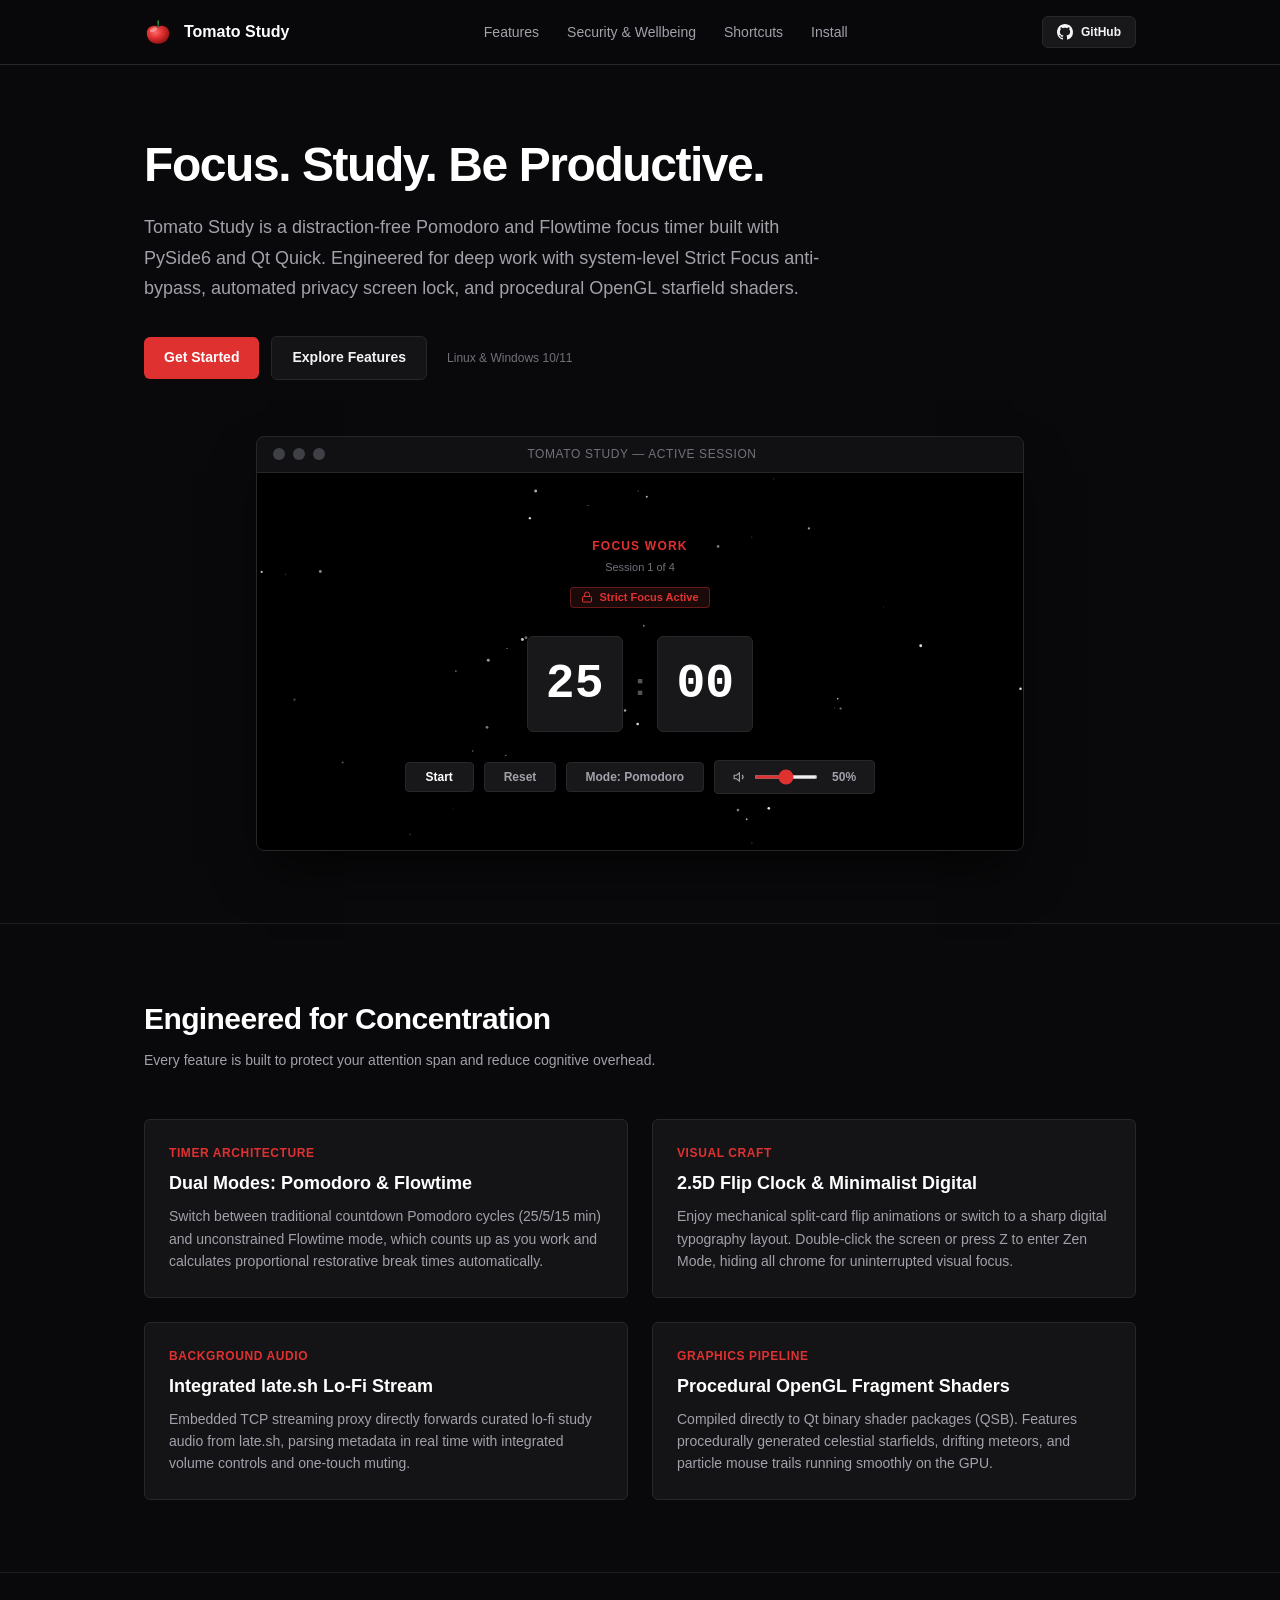
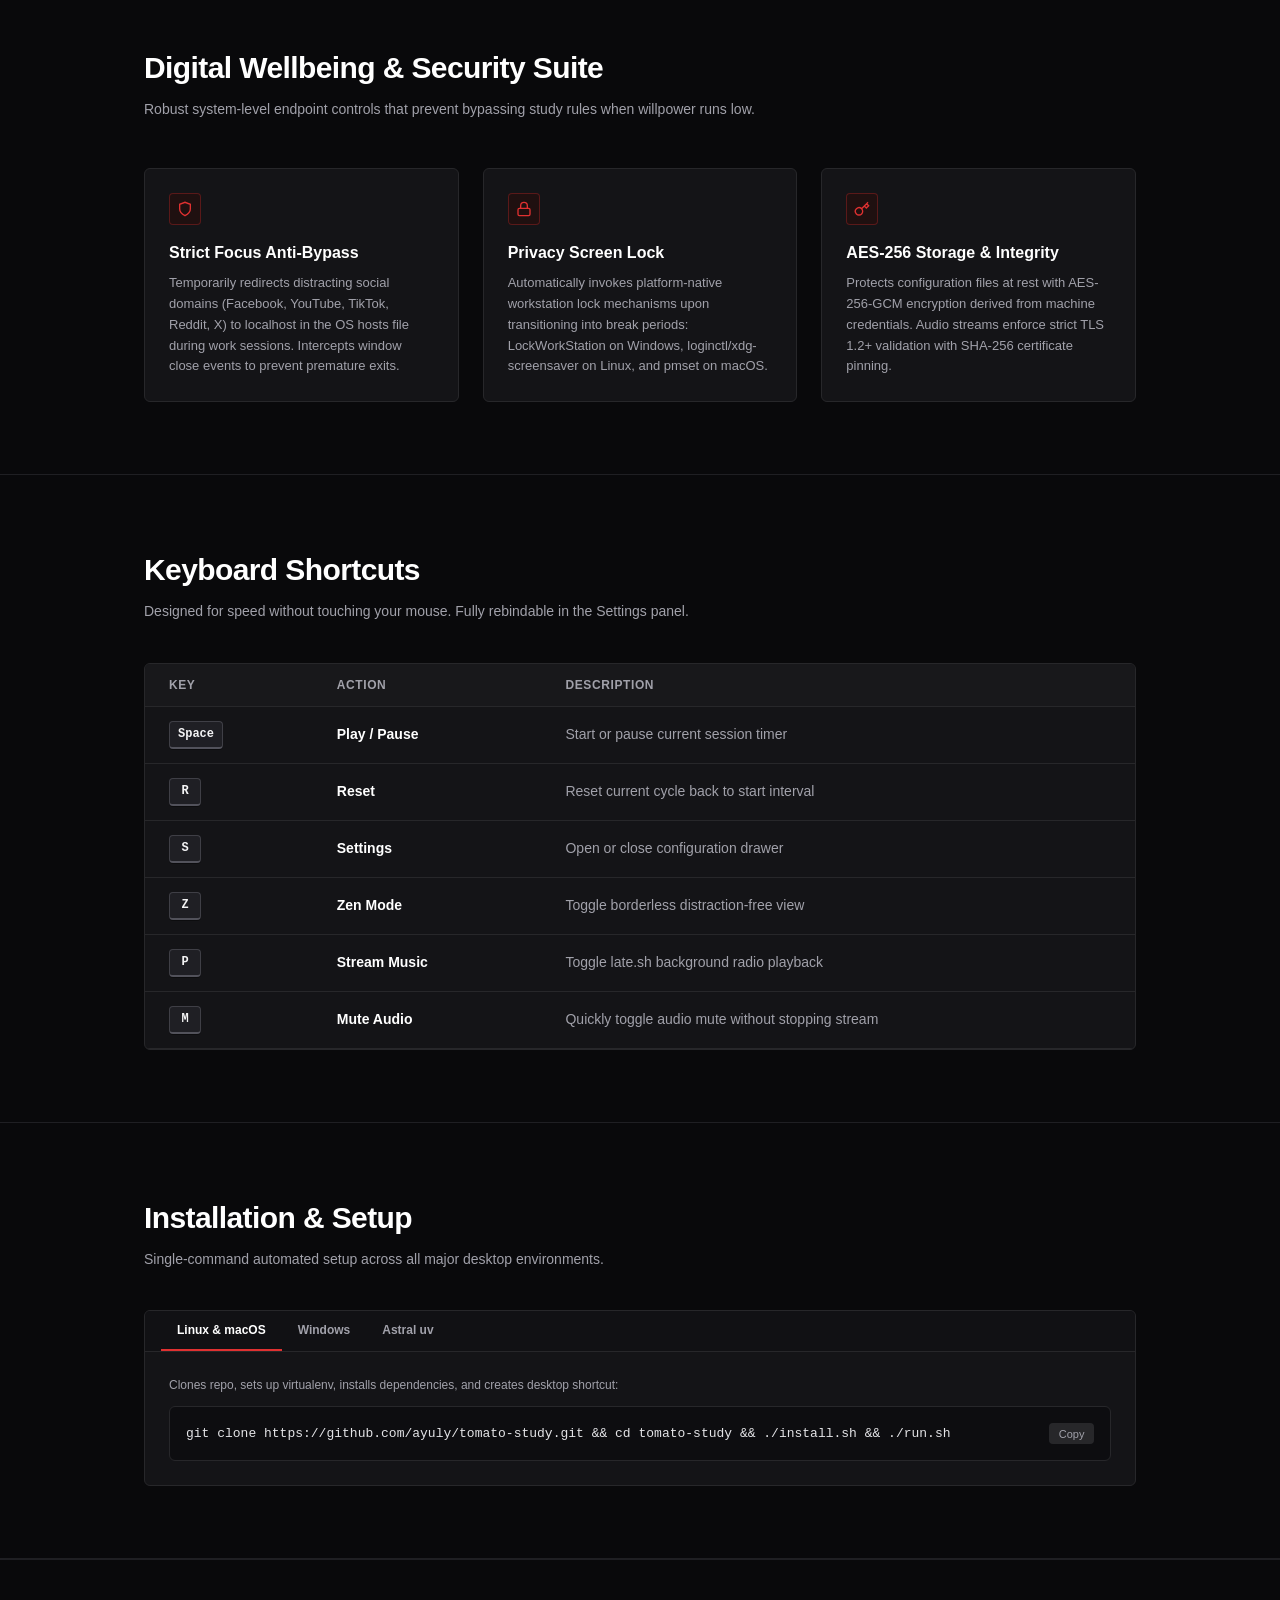
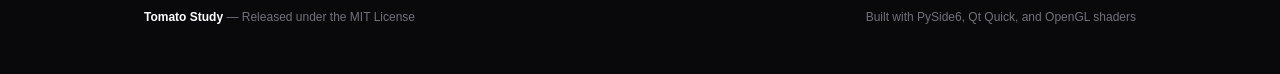
==== docs/index.html @ cb3306de "feat(docs): add static web overview with interactive app simulator - Add anti-slop static overview l" ====
<!DOCTYPE html>
<html lang="en">
<head>
  <meta charset="UTF-8">
  <meta name="viewport" content="width=device-width, initial-scale=1.0">
  <title>Tomato Study — Modern Pomodoro & Flowtime Focus Timer</title>
  <meta name="description" content="A focused, modern Pomodoro and Flowtime timer built with PySide6, Qt Quick, and OpenGL shaders. Features Strict Focus anti-bypass, privacy screen lock, and AES-256 encrypted storage.">
  <link rel="stylesheet" href="style.css">
</head>
<body>

  <!-- Global Header -->
  <header class="site-header">
    <div class="site-container header-row">
      <a href="#hero" class="brand-link">
        <svg xmlns="http://www.w3.org/2000/svg" viewBox="0 0 100 100" width="28" height="28" style="width:28px;height:28px;flex-shrink:0" aria-hidden="true">
          <defs>
            <radialGradient id="headerTomatoGrad" cx="38%" cy="35%" r="65%">
              <stop offset="0%" stop-color="#ff6b6b"/>
              <stop offset="50%" stop-color="#e03131"/>
              <stop offset="100%" stop-color="#991414"/>
            </radialGradient>
          </defs>
          <path d="M50,92 C22,92 10,74 10,54 C10,36 24,28 38,28 C44,28 48,31 50,33 C52,31 56,28 62,28 C76,28 90,36 90,54 C90,74 78,92 50,92 Z" fill="url(#headerTomatoGrad)"/>
          <ellipse cx="34" cy="42" rx="14" ry="7" transform="rotate(-25 34 42)" fill="#ffffff" opacity="0.35"/>
          <path d="M49,30 C49,18 45,10 52,7 C53,7 54,12 52,28 Z" fill="#2f9e44"/>
          <circle cx="50" cy="30" r="3.5" fill="#237032"/>
        </svg>
        <span>Tomato Study</span>
      </a>

      <nav class="nav-links" aria-label="Primary Navigation">
        <a href="#features">Features</a>
        <a href="#security">Security & Wellbeing</a>
        <a href="#shortcuts">Shortcuts</a>
        <a href="#install">Install</a>
      </nav>

      <div>
        <a href="https://github.com/ayuly/tomato-study" target="_blank" rel="noopener noreferrer" class="btn-github">
          <svg width="16" height="16" style="width:16px;height:16px;flex-shrink:0" viewBox="0 0 24 24" fill="currentColor" aria-hidden="true"><path d="M12 0C5.37 0 0 5.37 0 12c0 5.31 3.435 9.795 8.205 11.385.6.105.825-.255.825-.57 0-.285-.015-1.23-.015-2.235-3.015.555-3.795-.735-4.035-1.41-.135-.345-.72-1.41-1.23-1.695-.42-.225-1.02-.78-.015-.795.945-.015 1.62.87 1.845 1.23 1.08 1.815 2.805 1.305 3.495.99.105-.78.42-1.305.765-1.605-2.67-.3-5.46-1.335-5.46-5.925 0-1.305.465-2.385 1.23-3.225-.12-.3-.54-1.53.12-3.18 0 0 1.005-.315 3.3 1.23.96-.27 1.98-.405 3-.405s2.04.135 3 .405c2.295-1.56 3.3-1.23 3.3-1.23.66 1.65.24 2.88.12 3.18.765.84 1.23 1.905 1.23 3.225 0 4.605-2.805 5.625-5.475 5.925.435.375.81 1.095.81 2.22 0 1.605-.015 2.895-.015 3.3 0 .315.225.69.825.57A12.02 12.02 0 0024 12c0-6.63-5.37-12-12-12z"/></svg>
          <span>GitHub</span>
        </a>
      </div>
    </div>
  </header>

  <!-- Hero Section -->
  <section id="hero" class="section">
    <div class="site-container">
      <h1 class="hero-title">Focus. Study. Be Productive.</h1>
      <p class="hero-subtitle">
        Tomato Study is a distraction-free Pomodoro and Flowtime focus timer built with PySide6 and Qt Quick. Engineered for deep work with system-level Strict Focus anti-bypass, automated privacy screen lock, and procedural OpenGL starfield shaders.
      </p>

      <div class="hero-actions">
        <a href="#install" class="btn-primary">Get Started</a>
        <a href="#features" class="btn-secondary">Explore Features</a>
        <span style="font-size:0.75rem;color:var(--text-muted);margin-left:0.5rem">Linux & Windows 10/11</span>
      </div>

      <!-- Application Mockup Frame -->
      <div class="mockup-window">
        <div class="mockup-header">
          <div class="traffic-dots">
            <span class="traffic-dot"></span>
            <span class="traffic-dot"></span>
            <span class="traffic-dot"></span>
          </div>
          <span class="mockup-title">Tomato Study — Active Session</span>
          <div style="width:3rem"></div>
        </div>

        <div class="mockup-body">
          <canvas id="mockup-canvas"></canvas>

          <div class="mockup-content" id="mockup-interior">
            <div id="mockup-state-label" style="font-size:0.75rem;font-weight:700;letter-spacing:0.1em;text-transform:uppercase;color:var(--accent)">
              Focus Work
            </div>
            <div id="mockup-cycle-label" class="mockup-subtext" style="font-size:0.6875rem;font-weight:500;color:var(--text-muted);margin-top:0.25rem">
              Session 1 of 4
            </div>

            <button type="button" class="mockup-badge" id="mockup-strict-badge" title="Click to toggle Strict Focus">
              <svg width="12" height="12" style="width:12px;height:12px;flex-shrink:0" viewBox="0 0 24 24" fill="none" stroke="currentColor" stroke-width="2" stroke-linecap="round" stroke-linejoin="round" aria-hidden="true"><rect x="3" y="11" width="18" height="11" rx="2" ry="2"/><path d="M7 11V7a5 5 0 0 1 10 0v4"/></svg>
              <span>Strict Focus Active</span>
            </button>

            <div class="clock-digits">
              <div class="digit-box"><span id="clock-min">25</span></div>
              <div class="digit-separator">:</div>
              <div class="digit-box"><span id="clock-sec">00</span></div>
            </div>

            <div class="mockup-controls">
              <button type="button" class="mockup-btn" id="btn-play">Start</button>
              <button type="button" class="mockup-btn-muted" id="btn-reset">Reset</button>
              <button type="button" class="mockup-btn-muted" id="btn-mode">Mode: Pomodoro</button>

              <div class="mockup-btn-muted" style="display:flex;align-items:center;gap:0.4rem">
                <button type="button" id="mockup-vol-icon" style="background:transparent;border:none;color:inherit;cursor:pointer;display:flex;align-items:center;padding:0">
                  <svg width="14" height="14" style="width:14px;height:14px;flex-shrink:0" fill="none" stroke="currentColor" viewBox="0 0 24 24" stroke-width="2"><polygon points="11 5 6 9 2 9 2 15 6 15 11 19 11 5"/><path d="M15.54 8.46a5 5 0 0 1 0 7.07"/></svg>
                </button>
                <input type="range" id="mockup-vol-slider" min="0" max="100" value="50" class="mockup-slider" aria-label="Audio Stream Volume">
                <span id="mockup-vol-val" style="min-width:2rem;text-align:right">50%</span>
              </div>
            </div>
          </div>
        </div>
      </div>
    </div>
  </section>

  <!-- Core Features Section -->
  <section id="features" class="section">
    <div class="site-container">
      <div style="margin-bottom:3rem">
        <h2 class="section-title">Engineered for Concentration</h2>
        <p class="section-desc">Every feature is built to protect your attention span and reduce cognitive overhead.</p>
      </div>

      <div class="grid-2">
        <div class="card">
          <div class="card-tag">Timer Architecture</div>
          <h3 class="card-title">Dual Modes: Pomodoro & Flowtime</h3>
          <p class="card-text">
            Switch between traditional countdown Pomodoro cycles (25/5/15 min) and unconstrained Flowtime mode, which counts up as you work and calculates proportional restorative break times automatically.
          </p>
        </div>

        <div class="card">
          <div class="card-tag">Visual Craft</div>
          <h3 class="card-title">2.5D Flip Clock & Minimalist Digital</h3>
          <p class="card-text">
            Enjoy mechanical split-card flip animations or switch to a sharp digital typography layout. Double-click the screen or press Z to enter Zen Mode, hiding all chrome for uninterrupted visual focus.
          </p>
        </div>

        <div class="card">
          <div class="card-tag">Background Audio</div>
          <h3 class="card-title">Integrated late.sh Lo-Fi Stream</h3>
          <p class="card-text">
            Embedded TCP streaming proxy directly forwards curated lo-fi study audio from late.sh, parsing metadata in real time with integrated volume controls and one-touch muting.
          </p>
        </div>

        <div class="card">
          <div class="card-tag">Graphics Pipeline</div>
          <h3 class="card-title">Procedural OpenGL Fragment Shaders</h3>
          <p class="card-text">
            Compiled directly to Qt binary shader packages (QSB). Features procedurally generated celestial starfields, drifting meteors, and particle mouse trails running smoothly on the GPU.
          </p>
        </div>
      </div>
    </div>
  </section>

  <!-- Security & Digital Wellbeing Spotlight -->
  <section id="security" class="section">
    <div class="site-container">
      <div style="margin-bottom:3rem">
        <h2 class="section-title">Digital Wellbeing & Security Suite</h2>
        <p class="section-desc">Robust system-level endpoint controls that prevent bypassing study rules when willpower runs low.</p>
      </div>

      <div class="grid-3">
        <div class="card">
          <div style="width:2rem;height:2rem;border-radius:4px;background-color:#1f1010;border:1px solid rgba(224,49,49,0.3);display:flex;align-items:center;justify-content:center;color:var(--accent);margin-bottom:1rem">
            <svg width="16" height="16" style="width:16px;height:16px;flex-shrink:0" viewBox="0 0 24 24" fill="none" stroke="currentColor" stroke-width="2"><path d="M12 22s8-4 8-10V5l-8-3-8 3v7c0 6 8 10 8 10z"/></svg>
          </div>
          <h3 class="card-title" style="font-size:1rem">Strict Focus Anti-Bypass</h3>
          <p class="card-text" style="font-size:0.8125rem">
            Temporarily redirects distracting social domains (Facebook, YouTube, TikTok, Reddit, X) to localhost in the OS hosts file during work sessions. Intercepts window close events to prevent premature exits.
          </p>
        </div>

        <div class="card">
          <div style="width:2rem;height:2rem;border-radius:4px;background-color:#1f1010;border:1px solid rgba(224,49,49,0.3);display:flex;align-items:center;justify-content:center;color:var(--accent);margin-bottom:1rem">
            <svg width="16" height="16" style="width:16px;height:16px;flex-shrink:0" viewBox="0 0 24 24" fill="none" stroke="currentColor" stroke-width="2"><rect x="3" y="11" width="18" height="11" rx="2" ry="2"/><path d="M7 11V7a5 5 0 0 1 10 0v4"/></svg>
          </div>
          <h3 class="card-title" style="font-size:1rem">Privacy Screen Lock</h3>
          <p class="card-text" style="font-size:0.8125rem">
            Automatically invokes platform-native workstation lock mechanisms upon transitioning into break periods: LockWorkStation on Windows, loginctl/xdg-screensaver on Linux, and pmset on macOS.
          </p>
        </div>

        <div class="card">
          <div style="width:2rem;height:2rem;border-radius:4px;background-color:#1f1010;border:1px solid rgba(224,49,49,0.3);display:flex;align-items:center;justify-content:center;color:var(--accent);margin-bottom:1rem">
            <svg width="16" height="16" style="width:16px;height:16px;flex-shrink:0" viewBox="0 0 24 24" fill="none" stroke="currentColor" stroke-width="2"><path d="M21 2l-2 2m-7.61 7.61a5.5 5.5 0 1 1-7.778 7.778 5.5 5.5 0 0 1 7.777-7.777zm0 0L15.5 7.5m0 0l3 3L22 7l-3-3m-3.5 3.5L19 4"/></svg>
          </div>
          <h3 class="card-title" style="font-size:1rem">AES-256 Storage & Integrity</h3>
          <p class="card-text" style="font-size:0.8125rem">
            Protects configuration files at rest with AES-256-GCM encryption derived from machine credentials. Audio streams enforce strict TLS 1.2+ validation with SHA-256 certificate pinning.
          </p>
        </div>
      </div>
    </div>
  </section>

  <!-- Keyboard Shortcuts Section -->
  <section id="shortcuts" class="section">
    <div class="site-container">
      <div style="margin-bottom:2.5rem">
        <h2 class="section-title">Keyboard Shortcuts</h2>
        <p class="section-desc">Designed for speed without touching your mouse. Fully rebindable in the Settings panel.</p>
      </div>

      <div class="card" style="padding:0;overflow:hidden">
        <table class="table-shortcuts">
          <thead>
            <tr>
              <th>Key</th>
              <th>Action</th>
              <th>Description</th>
            </tr>
          </thead>
          <tbody>
            <tr>
              <td><span class="keycap">Space</span></td>
              <td style="font-weight:600;color:#ffffff">Play / Pause</td>
              <td style="color:var(--text-secondary)">Start or pause current session timer</td>
            </tr>
            <tr>
              <td><span class="keycap">R</span></td>
              <td style="font-weight:600;color:#ffffff">Reset</td>
              <td style="color:var(--text-secondary)">Reset current cycle back to start interval</td>
            </tr>
            <tr>
              <td><span class="keycap">S</span></td>
              <td style="font-weight:600;color:#ffffff">Settings</td>
              <td style="color:var(--text-secondary)">Open or close configuration drawer</td>
            </tr>
            <tr>
              <td><span class="keycap">Z</span></td>
              <td style="font-weight:600;color:#ffffff">Zen Mode</td>
              <td style="color:var(--text-secondary)">Toggle borderless distraction-free view</td>
            </tr>
            <tr>
              <td><span class="keycap">P</span></td>
              <td style="font-weight:600;color:#ffffff">Stream Music</td>
              <td style="color:var(--text-secondary)">Toggle late.sh background radio playback</td>
            </tr>
            <tr>
              <td><span class="keycap">M</span></td>
              <td style="font-weight:600;color:#ffffff">Mute Audio</td>
              <td style="color:var(--text-secondary)">Quickly toggle audio mute without stopping stream</td>
            </tr>
          </tbody>
        </table>
      </div>
    </div>
  </section>

  <!-- Installation & Setup Guide Section -->
  <section id="install" class="section">
    <div class="site-container">
      <div style="margin-bottom:2.5rem">
        <h2 class="section-title">Installation & Setup</h2>
        <p class="section-desc">Single-command automated setup across all major desktop environments.</p>
      </div>

      <div class="card" style="padding:0;overflow:hidden">
        <div class="tab-nav">
          <button type="button" class="tab-btn active" data-target="tab-linux">Linux & macOS</button>
          <button type="button" class="tab-btn" data-target="tab-windows">Windows</button>
          <button type="button" class="tab-btn" data-target="tab-uv">Astral uv</button>
        </div>

        <div>
          <div id="tab-linux" class="tab-content active">
            <p style="font-size:0.75rem;color:var(--text-secondary);margin-bottom:0.75rem">Clones repo, sets up virtualenv, installs dependencies, and creates desktop shortcut:</p>
            <div class="code-box">
              <code>git clone https://github.com/ayuly/tomato-study.git &amp;&amp; cd tomato-study &amp;&amp; ./install.sh &amp;&amp; ./run.sh</code>
              <button type="button" onclick="copySnippet(this)" class="btn-copy">Copy</button>
            </div>
          </div>

          <div id="tab-windows" class="tab-content">
            <p style="font-size:0.75rem;color:var(--text-secondary);margin-bottom:0.75rem">Run in PowerShell or CMD to configure environment and create desktop shortcut:</p>
            <div class="code-box">
              <code>git clone https://github.com/ayuly/tomato-study.git ; cd tomato-study ; .\install.bat ; .\run.bat</code>
              <button type="button" onclick="copySnippet(this)" class="btn-copy">Copy</button>
            </div>
          </div>

          <div id="tab-uv" class="tab-content">
            <p style="font-size:0.75rem;color:var(--text-secondary);margin-bottom:0.75rem">Run directly with Astral uv in one command without manual venv creation:</p>
            <div class="code-box">
              <code>uv run python src/main.py</code>
              <button type="button" onclick="copySnippet(this)" class="btn-copy">Copy</button>
            </div>
          </div>
        </div>
      </div>
    </div>
  </section>

  <!-- Global Footer -->
  <footer class="site-footer">
    <div class="site-container footer-row">
      <div>
        <strong style="color:#ffffff">Tomato Study</strong> — Released under the MIT License
      </div>
      <div>
        Built with PySide6, Qt Quick, and OpenGL shaders
      </div>
    </div>
  </footer>

  <!-- Interactive Simulator & Web Controller -->
  <script src="script.js"></script>
</body>
</html>
---- docs/style.css ----
/* ==========================================================================
   Tomato Study — Static Overview Stylesheet
   Self-contained, anti-slop CSS design system (works 100% offline).
   ========================================================================== */

:root {
  --bg: #09090b;
  --bg-card: #141417;
  --bg-raised: #1c1c21;
  --border: #27272a;
  --border-subtle: #1f1f23;
  --text-primary: #f4f4f5;
  --text-secondary: #a1a1aa;
  --text-muted: #71717a;
  --accent: #e03131;
  --accent-hover: #c92a2a;
}

*, *::before, *::after {
  box-sizing: border-box;
  margin: 0;
  padding: 0;
}

body {
  background-color: var(--bg);
  color: var(--text-primary);
  font-family: 'Inter', -apple-system, BlinkMacSystemFont, 'Segoe UI', Roboto, sans-serif;
  -webkit-font-smoothing: antialiased;
  -moz-osx-font-smoothing: grayscale;
  line-height: 1.5;
}

a {
  color: inherit;
  text-decoration: none;
}

/* Site Layout */
.site-container {
  max-width: 1040px;
  margin-left: auto;
  margin-right: auto;
  padding-left: 1.5rem;
  padding-right: 1.5rem;
}

/* Header & Navigation */
.site-header {
  border-bottom: 1px solid var(--border);
  background-color: rgba(9, 9, 11, 0.95);
  position: sticky;
  top: 0;
  z-index: 50;
  backdrop-filter: blur(8px);
}

.header-row {
  height: 4rem;
  display: flex;
  align-items: center;
  justify-content: space-between;
}

.brand-link {
  display: flex;
  align-items: center;
  gap: 0.75rem;
  font-weight: 700;
  font-size: 1rem;
  color: #ffffff;
}

.nav-links {
  display: flex;
  align-items: center;
  gap: 1.75rem;
  font-size: 0.875rem;
  font-weight: 500;
  color: var(--text-secondary);
}

.nav-links a:hover {
  color: #ffffff;
}

.btn-github {
  display: inline-flex;
  align-items: center;
  gap: 0.5rem;
  padding: 0.4rem 0.875rem;
  border-radius: 6px;
  font-size: 0.75rem;
  font-weight: 600;
  background-color: #18181b;
  border: 1px solid var(--border);
  color: #f4f4f5;
  transition: background-color 0.15s, border-color 0.15s;
}

.btn-github:hover {
  background-color: #27272a;
  border-color: #3f3f46;
}

/* Sections */
.section {
  padding-top: 4.5rem;
  padding-bottom: 4.5rem;
  border-bottom: 1px solid var(--border-subtle);
  scroll-margin-top: 4.5rem;
}

.section-title {
  font-size: 1.875rem;
  font-weight: 700;
  letter-spacing: -0.02em;
  color: #ffffff;
}

.section-desc {
  margin-top: 0.5rem;
  font-size: 0.875rem;
  color: var(--text-secondary);
  line-height: 1.6;
}

/* Hero */
.hero-title {
  font-size: 3rem;
  font-weight: 800;
  letter-spacing: -0.03em;
  line-height: 1.15;
  color: #ffffff;
}

.hero-subtitle {
  margin-top: 1.25rem;
  font-size: 1.125rem;
  color: var(--text-secondary);
  line-height: 1.7;
  max-width: 44rem;
}

.hero-actions {
  margin-top: 2rem;
  display: flex;
  flex-wrap: wrap;
  align-items: center;
  gap: 0.75rem;
}

.btn-primary {
  display: inline-flex;
  align-items: center;
  justify-content: center;
  padding: 0.65rem 1.25rem;
  border-radius: 6px;
  font-size: 0.875rem;
  font-weight: 600;
  color: #ffffff;
  background-color: var(--accent);
  transition: background-color 0.15s;
}

.btn-primary:hover {
  background-color: var(--accent-hover);
}

.btn-secondary {
  display: inline-flex;
  align-items: center;
  justify-content: center;
  padding: 0.65rem 1.25rem;
  border-radius: 6px;
  font-size: 0.875rem;
  font-weight: 600;
  color: #f4f4f5;
  background-color: var(--bg-card);
  border: 1px solid var(--border);
  transition: background-color 0.15s;
}

.btn-secondary:hover {
  background-color: var(--bg-raised);
}

/* Card Surfaces & Grids */
.grid-2 {
  display: grid;
  grid-template-columns: repeat(auto-fit, minmax(320px, 1fr));
  gap: 1.5rem;
}

.grid-3 {
  display: grid;
  grid-template-columns: repeat(auto-fit, minmax(280px, 1fr));
  gap: 1.5rem;
}

.card {
  background-color: var(--bg-card);
  border: 1px solid var(--border);
  border-radius: 6px;
  padding: 1.5rem;
}

.card-title {
  font-size: 1.125rem;
  font-weight: 600;
  color: #ffffff;
  margin-bottom: 0.5rem;
}

.card-tag {
  font-size: 0.75rem;
  font-weight: 600;
  letter-spacing: 0.05em;
  text-transform: uppercase;
  color: var(--accent);
  margin-bottom: 0.5rem;
}

.card-text {
  font-size: 0.875rem;
  color: var(--text-secondary);
  line-height: 1.6;
}

/* Desktop App Mockup */
.mockup-window {
  margin-top: 3.5rem;
  max-width: 48rem;
  margin-left: auto;
  margin-right: auto;
  background-color: var(--bg-raised);
  border: 1px solid var(--border);
  border-radius: 8px;
  overflow: hidden;
  box-shadow: 0 25px 50px -12px rgba(0, 0, 0, 0.7);
}

.mockup-header {
  height: 2.25rem;
  padding: 0 1rem;
  background-color: #111114;
  border-bottom: 1px solid var(--border);
  display: flex;
  align-items: center;
  justify-content: space-between;
}

.traffic-dots {
  display: flex;
  align-items: center;
  gap: 0.5rem;
}

.traffic-dot {
  width: 0.75rem;
  height: 0.75rem;
  border-radius: 9999px;
  background-color: #3f3f46;
}

.mockup-title {
  font-size: 0.75rem;
  font-weight: 500;
  color: var(--text-muted);
  letter-spacing: 0.05em;
  text-transform: uppercase;
}

.mockup-body {
  position: relative;
  padding: 3rem 1.5rem;
  background-color: #000000;
  display: flex;
  flex-direction: column;
  align-items: center;
  justify-content: center;
  overflow: hidden;
}

#mockup-canvas {
  position: absolute;
  top: 0;
  left: 0;
  width: 100%;
  height: 100%;
  pointer-events: none;
  z-index: 1;
}

.mockup-content {
  position: relative;
  z-index: 2;
  display: flex;
  flex-direction: column;
  align-items: center;
  justify-content: center;
  width: 100%;
  padding-top: 1rem;
  padding-bottom: 0.5rem;
  transition: opacity 0.2s ease;
}

.zen-active .mockup-controls,
.zen-active .mockup-badge,
.zen-active .mockup-subtext {
  opacity: 0.15;
  transition: opacity 0.2s ease;
}

.mockup-badge {
  display: inline-flex;
  align-items: center;
  gap: 0.375rem;
  padding: 0.2rem 0.65rem;
  border-radius: 4px;
  border: 1px solid rgba(224, 49, 49, 0.4);
  background-color: #1a0a0a;
  color: var(--accent);
  font-size: 0.6875rem;
  font-weight: 600;
  margin-top: 0.75rem;
  cursor: pointer;
  user-select: none;
  transition: background-color 0.15s, border-color 0.15s;
}

.mockup-badge:hover {
  background-color: #260e0e;
  border-color: var(--accent);
}

.clock-digits {
  display: flex;
  align-items: center;
  gap: 0.75rem;
  margin: 1.75rem 0;
}

.digit-box {
  width: 6rem;
  height: 6rem;
  border-radius: 6px;
  background-color: #18181b;
  border: 1px solid var(--border);
  display: flex;
  align-items: center;
  justify-content: center;
  font-family: 'JetBrains Mono', monospace;
  font-size: 3rem;
  font-weight: 700;
  color: #ffffff;
  user-select: none;
}

.digit-separator {
  font-size: 2rem;
  font-weight: 700;
  color: #52525b;
  user-select: none;
}

.mockup-controls {
  display: flex;
  flex-wrap: wrap;
  align-items: center;
  justify-content: center;
  gap: 0.65rem;
}

.mockup-btn {
  padding: 0.45rem 1.25rem;
  border-radius: 4px;
  font-size: 0.75rem;
  font-weight: 700;
  background-color: #18181b;
  border: 1px solid var(--border);
  color: #ffffff;
  cursor: pointer;
  transition: all 0.15s ease;
  user-select: none;
}

.mockup-btn:hover {
  background-color: #27272a;
  border-color: #3f3f46;
}

.mockup-btn.active-running {
  background-color: #220b0b;
  border-color: var(--accent);
  color: #ff9999;
}

.mockup-btn-muted {
  padding: 0.45rem 1.15rem;
  border-radius: 4px;
  font-size: 0.75rem;
  font-weight: 700;
  background-color: #18181b;
  border: 1px solid var(--border);
  color: var(--text-secondary);
  cursor: pointer;
  transition: all 0.15s ease;
  user-select: none;
}

.mockup-btn-muted:hover {
  background-color: #27272a;
  color: #ffffff;
  border-color: #3f3f46;
}

.mockup-slider {
  accent-color: var(--accent);
  cursor: pointer;
  width: 4rem;
  height: 0.25rem;
}

.mockup-icon-btn {
  width: 2rem;
  height: 2rem;
  border-radius: 4px;
  background-color: #18181b;
  border: 1px solid var(--border);
  display: flex;
  align-items: center;
  justify-content: center;
  color: var(--text-secondary);
  cursor: pointer;
  transition: all 0.15s ease;
}

.mockup-icon-btn:hover {
  background-color: #27272a;
  color: #ffffff;
  border-color: #3f3f46;
}

/* Keyboard Keycaps */
.keycap {
  display: inline-flex;
  align-items: center;
  justify-content: center;
  min-width: 2rem;
  height: 1.75rem;
  padding: 0 0.5rem;
  font-family: 'JetBrains Mono', monospace;
  font-size: 0.75rem;
  font-weight: 600;
  color: var(--text-primary);
  background-color: #1f1f24;
  border: 1px solid #3f3f46;
  border-bottom: 2px solid #52525b;
  border-radius: 4px;
  box-shadow: 0 1px 0 rgba(0, 0, 0, 0.4);
}

.table-shortcuts {
  width: 100%;
  border-collapse: collapse;
  font-size: 0.875rem;
  text-align: left;
}

.table-shortcuts th {
  padding: 0.75rem 1.5rem;
  background-color: #18181b;
  font-size: 0.75rem;
  font-weight: 600;
  color: var(--text-secondary);
  text-transform: uppercase;
  letter-spacing: 0.05em;
  border-bottom: 1px solid var(--border);
}

.table-shortcuts td {
  padding: 0.875rem 1.5rem;
  border-bottom: 1px solid var(--border);
}

/* Code box & Tabs */
.tab-nav {
  display: flex;
  align-items: center;
  background-color: #111114;
  border-bottom: 1px solid var(--border);
  padding: 0 1rem;
}

.tab-btn {
  background: transparent;
  border: none;
  border-bottom: 2px solid transparent;
  color: var(--text-secondary);
  padding: 0.75rem 1rem;
  font-size: 0.75rem;
  font-weight: 600;
  cursor: pointer;
  transition: color 0.15s, border-color 0.15s;
}

.tab-btn.active {
  color: #ffffff;
  border-bottom-color: var(--accent);
}

.tab-content {
  display: none;
  padding: 1.5rem;
}

.tab-content.active {
  display: block;
}

.code-box {
  background-color: #0d0d10;
  border: 1px solid var(--border);
  border-radius: 6px;
  padding: 1rem;
  font-family: 'JetBrains Mono', monospace;
  font-size: 0.8125rem;
  color: #e4e4e7;
  display: flex;
  align-items: center;
  justify-content: space-between;
  gap: 1rem;
}

.btn-copy {
  padding: 0.3rem 0.6rem;
  font-size: 0.6875rem;
  border-radius: 4px;
  background-color: #27272a;
  border: none;
  color: var(--text-secondary);
  cursor: pointer;
  transition: background-color 0.15s, color 0.15s;
  flex-shrink: 0;
}

.btn-copy:hover {
  background-color: #3f3f46;
  color: #ffffff;
}

/* Footer */
.site-footer {
  padding: 3rem 0;
  background-color: var(--bg);
  border-top: 1px solid var(--border-subtle);
  font-size: 0.75rem;
  color: var(--text-muted);
}

.footer-row {
  display: flex;
  flex-wrap: wrap;
  align-items: center;
  justify-content: space-between;
  gap: 1rem;
}

@media (max-width: 768px) {
  .nav-links {
    display: none;
  }
  .hero-title {
    font-size: 2.25rem;
  }
}
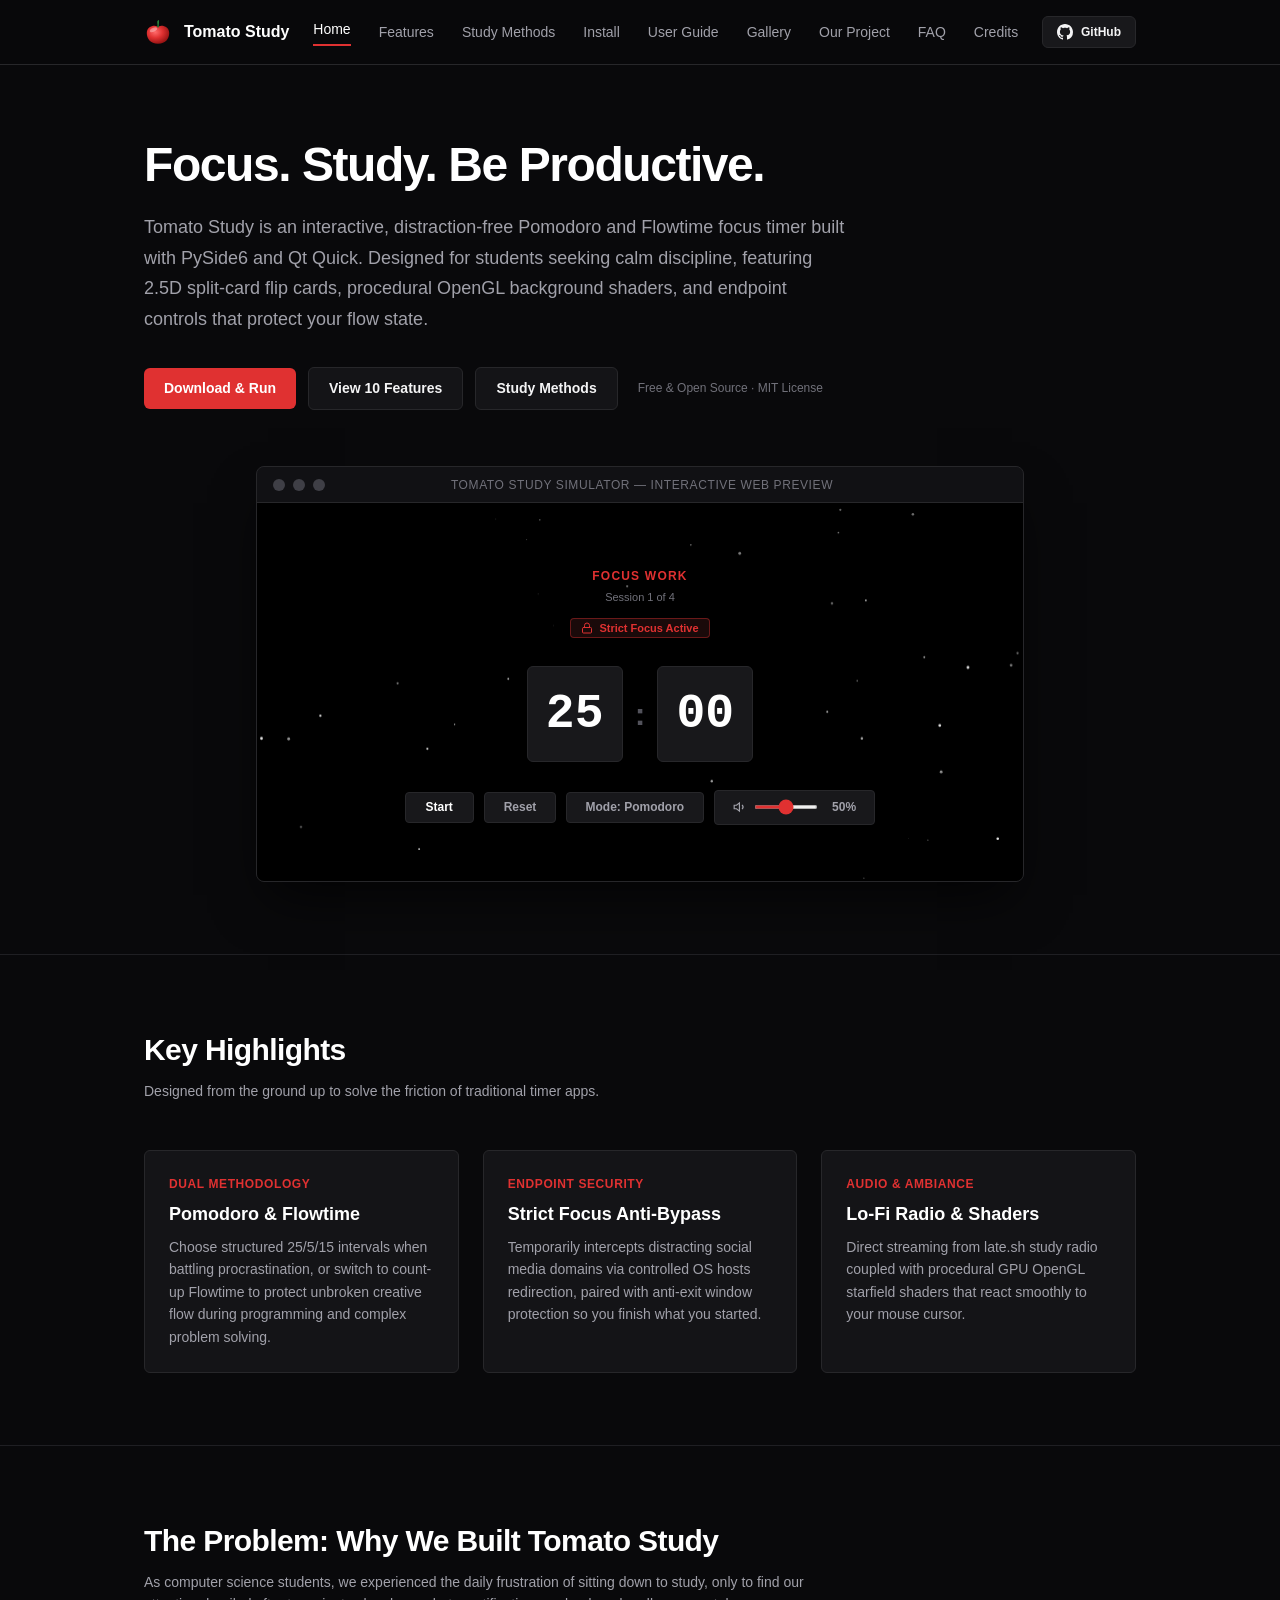
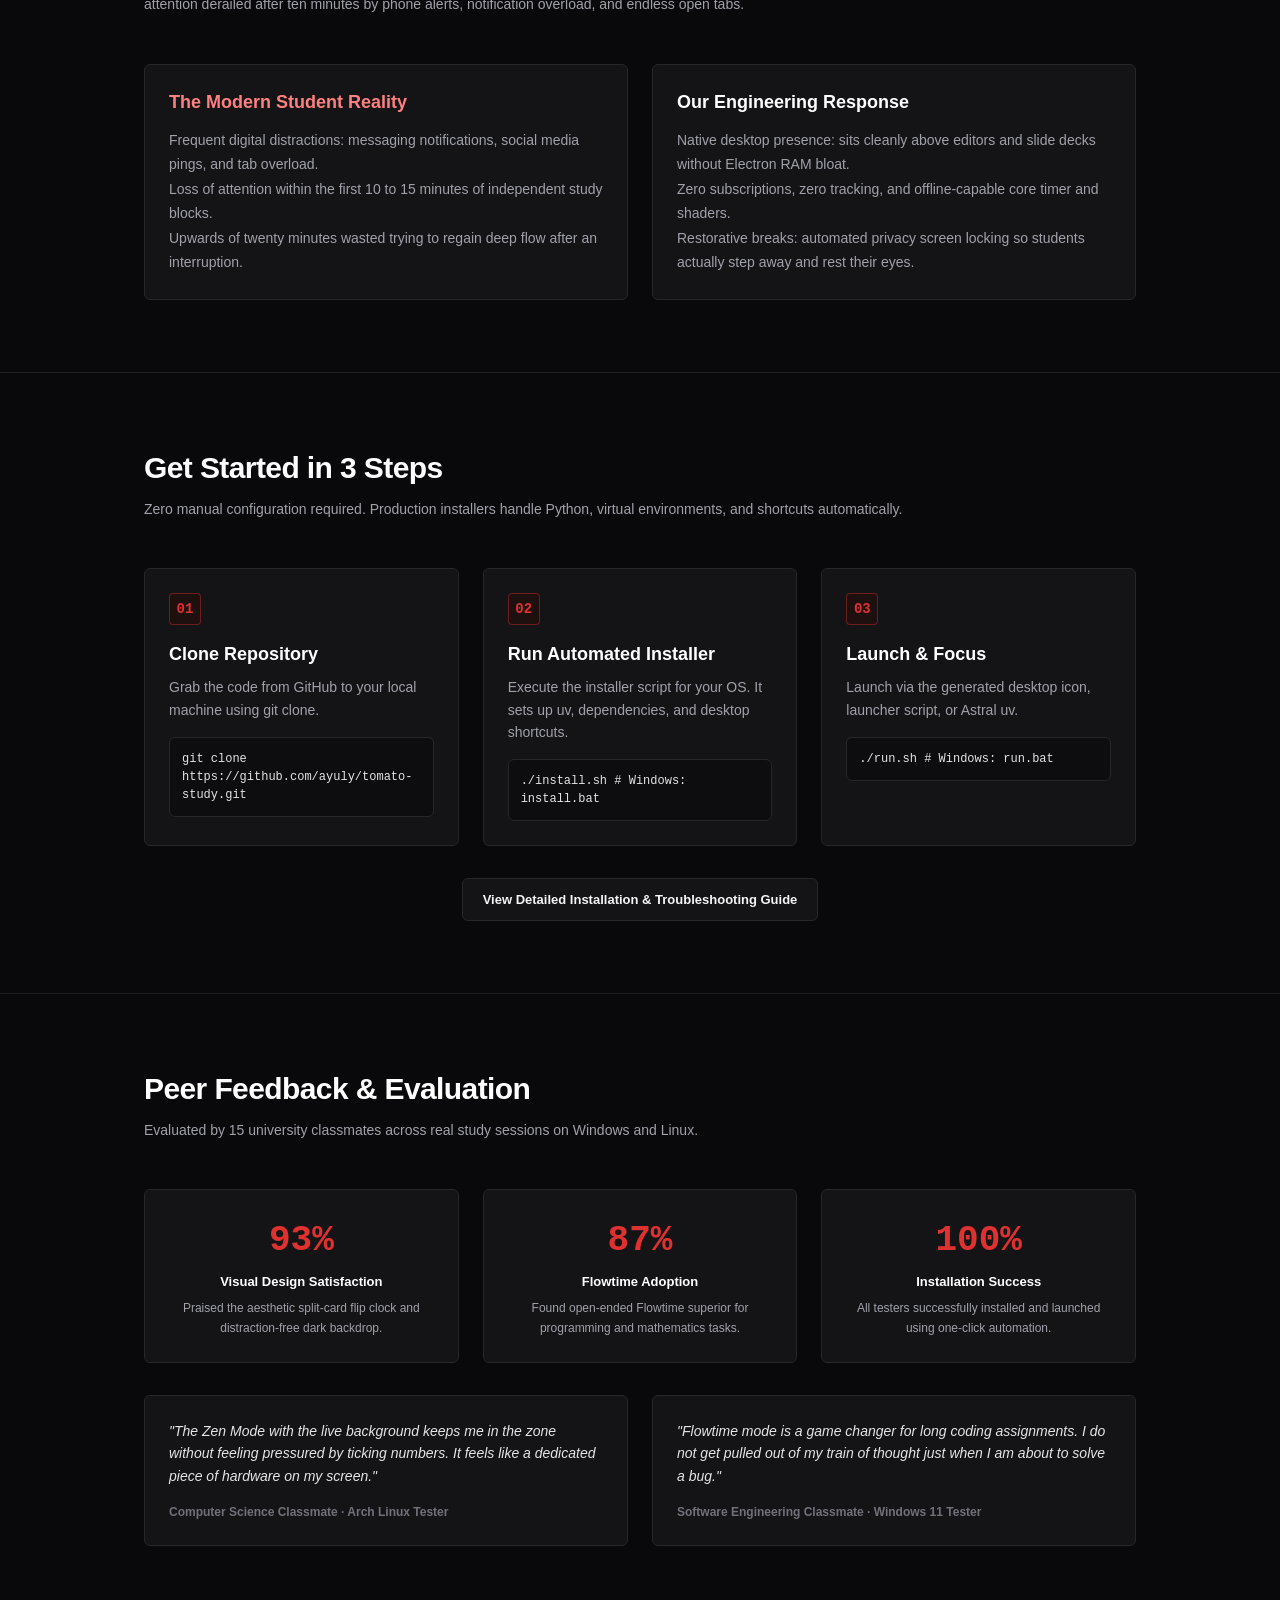
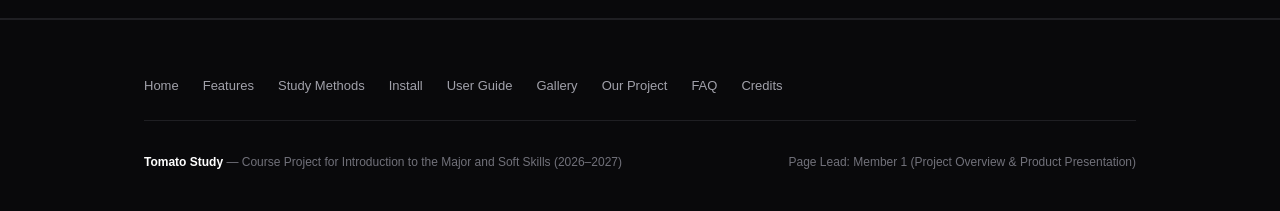
==== commit 3d6c2a6b: "feat(docs): add 9-page website suite covering features, methods, and project defense - Add Home page" ====
--- a/docs/index.html
+++ b/docs/index.html
@@ -3,16 +3,16 @@
 <head>
   <meta charset="UTF-8">
   <meta name="viewport" content="width=device-width, initial-scale=1.0">
-  <title>Tomato Study — Modern Pomodoro & Flowtime Focus Timer</title>
-  <meta name="description" content="A focused, modern Pomodoro and Flowtime timer built with PySide6, Qt Quick, and OpenGL shaders. Features Strict Focus anti-bypass, privacy screen lock, and AES-256 encrypted storage.">
+  <title>Tomato Study — Home | Modern Focus & Study Timer</title>
+  <meta name="description" content="Official website for Tomato Study: modern Pomodoro and Flowtime focus timer with interactive flip clock, system-level Strict Focus anti-bypass, and procedural OpenGL shaders.">
   <link rel="stylesheet" href="style.css">
 </head>
 <body>
 
-  <!-- Global Header -->
+  <!-- Global Header & Multi-Page Navigation -->
   <header class="site-header">
     <div class="site-container header-row">
-      <a href="#hero" class="brand-link">
+      <a href="index.html" class="brand-link">
         <svg xmlns="http://www.w3.org/2000/svg" viewBox="0 0 100 100" width="28" height="28" style="width:28px;height:28px;flex-shrink:0" aria-hidden="true">
           <defs>
             <radialGradient id="headerTomatoGrad" cx="38%" cy="35%" r="65%">
@@ -30,10 +30,15 @@
       </a>
 
       <nav class="nav-links" aria-label="Primary Navigation">
-        <a href="#features">Features</a>
-        <a href="#security">Security & Wellbeing</a>
-        <a href="#shortcuts">Shortcuts</a>
-        <a href="#install">Install</a>
+        <a href="index.html" class="active">Home</a>
+        <a href="features.html">Features</a>
+        <a href="methods.html">Study Methods</a>
+        <a href="install.html">Install</a>
+        <a href="guide.html">User Guide</a>
+        <a href="gallery.html">Gallery</a>
+        <a href="about.html">Our Project</a>
+        <a href="faq.html">FAQ</a>
+        <a href="credits.html">Credits</a>
       </nav>
 
       <div>
@@ -45,21 +50,24 @@
     </div>
   </header>
 
-  <!-- Hero Section -->
+  <!-- Hero Section with Interactive Flip Clock Simulator -->
   <section id="hero" class="section">
     <div class="site-container">
-      <h1 class="hero-title">Focus. Study. Be Productive.</h1>
-      <p class="hero-subtitle">
-        Tomato Study is a distraction-free Pomodoro and Flowtime focus timer built with PySide6 and Qt Quick. Engineered for deep work with system-level Strict Focus anti-bypass, automated privacy screen lock, and procedural OpenGL starfield shaders.
-      </p>
-
-      <div class="hero-actions">
-        <a href="#install" class="btn-primary">Get Started</a>
-        <a href="#features" class="btn-secondary">Explore Features</a>
-        <span style="font-size:0.75rem;color:var(--text-muted);margin-left:0.5rem">Linux & Windows 10/11</span>
-      </div>
-
-      <!-- Application Mockup Frame -->
+      <div style="max-width:44rem">
+        <h1 class="hero-title">Focus. Study. Be Productive.</h1>
+        <p class="hero-subtitle">
+          Tomato Study is an interactive, distraction-free Pomodoro and Flowtime focus timer built with PySide6 and Qt Quick. Designed for students seeking calm discipline, featuring 2.5D split-card flip cards, procedural OpenGL background shaders, and endpoint controls that protect your flow state.
+        </p>
+
+        <div class="hero-actions">
+          <a href="install.html" class="btn-primary">Download & Run</a>
+          <a href="features.html" class="btn-secondary">View 10 Features</a>
+          <a href="methods.html" class="btn-secondary">Study Methods</a>
+          <span style="font-size:0.75rem;color:var(--text-muted);margin-left:0.5rem">Free & Open Source · MIT License</span>
+        </div>
+      </div>
+
+      <!-- Live Interactive Desktop App Mockup -->
       <div class="mockup-window">
         <div class="mockup-header">
           <div class="traffic-dots">
@@ -67,7 +75,7 @@
             <span class="traffic-dot"></span>
             <span class="traffic-dot"></span>
           </div>
-          <span class="mockup-title">Tomato Study — Active Session</span>
+          <span class="mockup-title">Tomato Study Simulator — Interactive Web Preview</span>
           <div style="width:3rem"></div>
         </div>
 
@@ -99,7 +107,7 @@
               <button type="button" class="mockup-btn-muted" id="btn-mode">Mode: Pomodoro</button>
 
               <div class="mockup-btn-muted" style="display:flex;align-items:center;gap:0.4rem">
-                <button type="button" id="mockup-vol-icon" style="background:transparent;border:none;color:inherit;cursor:pointer;display:flex;align-items:center;padding:0">
+                <button type="button" id="mockup-vol-icon" style="background:transparent;border:none;color:inherit;cursor:pointer;display:flex;align-items:center;padding:0" aria-label="Toggle Mute">
                   <svg width="14" height="14" style="width:14px;height:14px;flex-shrink:0" fill="none" stroke="currentColor" viewBox="0 0 24 24" stroke-width="2"><polygon points="11 5 6 9 2 9 2 15 6 15 11 19 11 5"/><path d="M15.54 8.46a5 5 0 0 1 0 7.07"/></svg>
                 </button>
                 <input type="range" id="mockup-vol-slider" min="0" max="100" value="50" class="mockup-slider" aria-label="Audio Stream Volume">
@@ -112,203 +120,197 @@
     </div>
   </section>
 
-  <!-- Core Features Section -->
-  <section id="features" class="section">
+  <!-- Product Highlights Section -->
+  <section class="section">
     <div class="site-container">
       <div style="margin-bottom:3rem">
-        <h2 class="section-title">Engineered for Concentration</h2>
-        <p class="section-desc">Every feature is built to protect your attention span and reduce cognitive overhead.</p>
+        <h2 class="section-title">Key Highlights</h2>
+        <p class="section-desc">Designed from the ground up to solve the friction of traditional timer apps.</p>
+      </div>
+
+      <div class="grid-3">
+        <div class="card">
+          <div class="card-tag">Dual Methodology</div>
+          <h3 class="card-title">Pomodoro & Flowtime</h3>
+          <p class="card-text">
+            Choose structured 25/5/15 intervals when battling procrastination, or switch to count-up Flowtime to protect unbroken creative flow during programming and complex problem solving.
+          </p>
+        </div>
+
+        <div class="card">
+          <div class="card-tag">Endpoint Security</div>
+          <h3 class="card-title">Strict Focus Anti-Bypass</h3>
+          <p class="card-text">
+            Temporarily intercepts distracting social media domains via controlled OS hosts redirection, paired with anti-exit window protection so you finish what you started.
+          </p>
+        </div>
+
+        <div class="card">
+          <div class="card-tag">Audio & Ambiance</div>
+          <h3 class="card-title">Lo-Fi Radio & Shaders</h3>
+          <p class="card-text">
+            Direct streaming from late.sh study radio coupled with procedural GPU OpenGL starfield shaders that react smoothly to your mouse cursor.
+          </p>
+        </div>
+      </div>
+    </div>
+  </section>
+
+  <!-- Why We Built This (Motivation) -->
+  <section class="section">
+    <div class="site-container">
+      <div style="max-width:44rem;margin-bottom:3rem">
+        <h2 class="section-title">The Problem: Why We Built Tomato Study</h2>
+        <p class="section-desc">
+          As computer science students, we experienced the daily frustration of sitting down to study, only to find our attention derailed after ten minutes by phone alerts, notification overload, and endless open tabs.
+        </p>
       </div>
 
       <div class="grid-2">
         <div class="card">
-          <div class="card-tag">Timer Architecture</div>
-          <h3 class="card-title">Dual Modes: Pomodoro & Flowtime</h3>
-          <p class="card-text">
-            Switch between traditional countdown Pomodoro cycles (25/5/15 min) and unconstrained Flowtime mode, which counts up as you work and calculates proportional restorative break times automatically.
-          </p>
-        </div>
-
-        <div class="card">
-          <div class="card-tag">Visual Craft</div>
-          <h3 class="card-title">2.5D Flip Clock & Minimalist Digital</h3>
-          <p class="card-text">
-            Enjoy mechanical split-card flip animations or switch to a sharp digital typography layout. Double-click the screen or press Z to enter Zen Mode, hiding all chrome for uninterrupted visual focus.
-          </p>
-        </div>
-
-        <div class="card">
-          <div class="card-tag">Background Audio</div>
-          <h3 class="card-title">Integrated late.sh Lo-Fi Stream</h3>
-          <p class="card-text">
-            Embedded TCP streaming proxy directly forwards curated lo-fi study audio from late.sh, parsing metadata in real time with integrated volume controls and one-touch muting.
-          </p>
-        </div>
-
-        <div class="card">
-          <div class="card-tag">Graphics Pipeline</div>
-          <h3 class="card-title">Procedural OpenGL Fragment Shaders</h3>
-          <p class="card-text">
-            Compiled directly to Qt binary shader packages (QSB). Features procedurally generated celestial starfields, drifting meteors, and particle mouse trails running smoothly on the GPU.
-          </p>
-        </div>
-      </div>
-    </div>
-  </section>
-
-  <!-- Security & Digital Wellbeing Spotlight -->
-  <section id="security" class="section">
+          <h3 class="card-title" style="color:#ff8080">The Modern Student Reality</h3>
+          <ul style="list-style:none;margin-top:0.75rem;font-size:0.875rem;color:var(--text-secondary);line-height:1.75">
+            <li>Frequent digital distractions: messaging notifications, social media pings, and tab overload.</li>
+            <li>Loss of attention within the first 10 to 15 minutes of independent study blocks.</li>
+            <li>Upwards of twenty minutes wasted trying to regain deep flow after an interruption.</li>
+          </ul>
+        </div>
+
+        <div class="card">
+          <h3 class="card-title" style="color:#ffffff">Our Engineering Response</h3>
+          <ul style="list-style:none;margin-top:0.75rem;font-size:0.875rem;color:var(--text-secondary);line-height:1.75">
+            <li>Native desktop presence: sits cleanly above editors and slide decks without Electron RAM bloat.</li>
+            <li>Zero subscriptions, zero tracking, and offline-capable core timer and shaders.</li>
+            <li>Restorative breaks: automated privacy screen locking so students actually step away and rest their eyes.</li>
+          </ul>
+        </div>
+      </div>
+    </div>
+  </section>
+
+  <!-- 3-Step Execution Guide -->
+  <section class="section">
     <div class="site-container">
       <div style="margin-bottom:3rem">
-        <h2 class="section-title">Digital Wellbeing & Security Suite</h2>
-        <p class="section-desc">Robust system-level endpoint controls that prevent bypassing study rules when willpower runs low.</p>
+        <h2 class="section-title">Get Started in 3 Steps</h2>
+        <p class="section-desc">Zero manual configuration required. Production installers handle Python, virtual environments, and shortcuts automatically.</p>
       </div>
 
       <div class="grid-3">
-        <div class="card">
-          <div style="width:2rem;height:2rem;border-radius:4px;background-color:#1f1010;border:1px solid rgba(224,49,49,0.3);display:flex;align-items:center;justify-content:center;color:var(--accent);margin-bottom:1rem">
-            <svg width="16" height="16" style="width:16px;height:16px;flex-shrink:0" viewBox="0 0 24 24" fill="none" stroke="currentColor" stroke-width="2"><path d="M12 22s8-4 8-10V5l-8-3-8 3v7c0 6 8 10 8 10z"/></svg>
-          </div>
-          <h3 class="card-title" style="font-size:1rem">Strict Focus Anti-Bypass</h3>
-          <p class="card-text" style="font-size:0.8125rem">
-            Temporarily redirects distracting social domains (Facebook, YouTube, TikTok, Reddit, X) to localhost in the OS hosts file during work sessions. Intercepts window close events to prevent premature exits.
-          </p>
-        </div>
-
-        <div class="card">
-          <div style="width:2rem;height:2rem;border-radius:4px;background-color:#1f1010;border:1px solid rgba(224,49,49,0.3);display:flex;align-items:center;justify-content:center;color:var(--accent);margin-bottom:1rem">
-            <svg width="16" height="16" style="width:16px;height:16px;flex-shrink:0" viewBox="0 0 24 24" fill="none" stroke="currentColor" stroke-width="2"><rect x="3" y="11" width="18" height="11" rx="2" ry="2"/><path d="M7 11V7a5 5 0 0 1 10 0v4"/></svg>
-          </div>
-          <h3 class="card-title" style="font-size:1rem">Privacy Screen Lock</h3>
-          <p class="card-text" style="font-size:0.8125rem">
-            Automatically invokes platform-native workstation lock mechanisms upon transitioning into break periods: LockWorkStation on Windows, loginctl/xdg-screensaver on Linux, and pmset on macOS.
-          </p>
-        </div>
-
-        <div class="card">
-          <div style="width:2rem;height:2rem;border-radius:4px;background-color:#1f1010;border:1px solid rgba(224,49,49,0.3);display:flex;align-items:center;justify-content:center;color:var(--accent);margin-bottom:1rem">
-            <svg width="16" height="16" style="width:16px;height:16px;flex-shrink:0" viewBox="0 0 24 24" fill="none" stroke="currentColor" stroke-width="2"><path d="M21 2l-2 2m-7.61 7.61a5.5 5.5 0 1 1-7.778 7.778 5.5 5.5 0 0 1 7.777-7.777zm0 0L15.5 7.5m0 0l3 3L22 7l-3-3m-3.5 3.5L19 4"/></svg>
-          </div>
-          <h3 class="card-title" style="font-size:1rem">AES-256 Storage & Integrity</h3>
-          <p class="card-text" style="font-size:0.8125rem">
-            Protects configuration files at rest with AES-256-GCM encryption derived from machine credentials. Audio streams enforce strict TLS 1.2+ validation with SHA-256 certificate pinning.
-          </p>
-        </div>
-      </div>
-    </div>
-  </section>
-
-  <!-- Keyboard Shortcuts Section -->
-  <section id="shortcuts" class="section">
-    <div class="site-container">
-      <div style="margin-bottom:2.5rem">
-        <h2 class="section-title">Keyboard Shortcuts</h2>
-        <p class="section-desc">Designed for speed without touching your mouse. Fully rebindable in the Settings panel.</p>
-      </div>
-
-      <div class="card" style="padding:0;overflow:hidden">
-        <table class="table-shortcuts">
-          <thead>
-            <tr>
-              <th>Key</th>
-              <th>Action</th>
-              <th>Description</th>
-            </tr>
-          </thead>
-          <tbody>
-            <tr>
-              <td><span class="keycap">Space</span></td>
-              <td style="font-weight:600;color:#ffffff">Play / Pause</td>
-              <td style="color:var(--text-secondary)">Start or pause current session timer</td>
-            </tr>
-            <tr>
-              <td><span class="keycap">R</span></td>
-              <td style="font-weight:600;color:#ffffff">Reset</td>
-              <td style="color:var(--text-secondary)">Reset current cycle back to start interval</td>
-            </tr>
-            <tr>
-              <td><span class="keycap">S</span></td>
-              <td style="font-weight:600;color:#ffffff">Settings</td>
-              <td style="color:var(--text-secondary)">Open or close configuration drawer</td>
-            </tr>
-            <tr>
-              <td><span class="keycap">Z</span></td>
-              <td style="font-weight:600;color:#ffffff">Zen Mode</td>
-              <td style="color:var(--text-secondary)">Toggle borderless distraction-free view</td>
-            </tr>
-            <tr>
-              <td><span class="keycap">P</span></td>
-              <td style="font-weight:600;color:#ffffff">Stream Music</td>
-              <td style="color:var(--text-secondary)">Toggle late.sh background radio playback</td>
-            </tr>
-            <tr>
-              <td><span class="keycap">M</span></td>
-              <td style="font-weight:600;color:#ffffff">Mute Audio</td>
-              <td style="color:var(--text-secondary)">Quickly toggle audio mute without stopping stream</td>
-            </tr>
-          </tbody>
-        </table>
-      </div>
-    </div>
-  </section>
-
-  <!-- Installation & Setup Guide Section -->
-  <section id="install" class="section">
-    <div class="site-container">
-      <div style="margin-bottom:2.5rem">
-        <h2 class="section-title">Installation & Setup</h2>
-        <p class="section-desc">Single-command automated setup across all major desktop environments.</p>
-      </div>
-
-      <div class="card" style="padding:0;overflow:hidden">
-        <div class="tab-nav">
-          <button type="button" class="tab-btn active" data-target="tab-linux">Linux & macOS</button>
-          <button type="button" class="tab-btn" data-target="tab-windows">Windows</button>
-          <button type="button" class="tab-btn" data-target="tab-uv">Astral uv</button>
-        </div>
-
+        <div class="step-card">
+          <div class="step-num">01</div>
+          <h3 class="card-title">Clone Repository</h3>
+          <p class="card-text">
+            Grab the code from GitHub to your local machine using git clone.
+          </p>
+          <div class="code-box" style="margin-top:1rem;font-size:0.75rem;padding:0.75rem">
+            <code>git clone https://github.com/ayuly/tomato-study.git</code>
+          </div>
+        </div>
+
+        <div class="step-card">
+          <div class="step-num">02</div>
+          <h3 class="card-title">Run Automated Installer</h3>
+          <p class="card-text">
+            Execute the installer script for your OS. It sets up uv, dependencies, and desktop shortcuts.
+          </p>
+          <div class="code-box" style="margin-top:1rem;font-size:0.75rem;padding:0.75rem">
+            <code>./install.sh  # Windows: install.bat</code>
+          </div>
+        </div>
+
+        <div class="step-card">
+          <div class="step-num">03</div>
+          <h3 class="card-title">Launch & Focus</h3>
+          <p class="card-text">
+            Launch via the generated desktop icon, launcher script, or Astral uv.
+          </p>
+          <div class="code-box" style="margin-top:1rem;font-size:0.75rem;padding:0.75rem">
+            <code>./run.sh      # Windows: run.bat</code>
+          </div>
+        </div>
+      </div>
+
+      <div style="margin-top:2rem;text-align:center">
+        <a href="install.html" class="btn-secondary" style="font-size:0.8125rem">View Detailed Installation & Troubleshooting Guide</a>
+      </div>
+    </div>
+  </section>
+
+  <!-- Classmate Feedback & Testing Results -->
+  <section class="section">
+    <div class="site-container">
+      <div style="margin-bottom:3rem">
+        <h2 class="section-title">Peer Feedback & Evaluation</h2>
+        <p class="section-desc">Evaluated by 15 university classmates across real study sessions on Windows and Linux.</p>
+      </div>
+
+      <!-- Quantitative Metric Cards -->
+      <div class="grid-3" style="margin-bottom:2rem">
+        <div class="card" style="text-align:center">
+          <div style="font-family:'JetBrains Mono',monospace;font-size:2.25rem;font-weight:700;color:var(--accent)">93%</div>
+          <div style="font-size:0.8125rem;font-weight:600;color:#ffffff;margin-top:0.25rem">Visual Design Satisfaction</div>
+          <p class="card-text" style="font-size:0.75rem;margin-top:0.5rem">Praised the aesthetic split-card flip clock and distraction-free dark backdrop.</p>
+        </div>
+
+        <div class="card" style="text-align:center">
+          <div style="font-family:'JetBrains Mono',monospace;font-size:2.25rem;font-weight:700;color:var(--accent)">87%</div>
+          <div style="font-size:0.8125rem;font-weight:600;color:#ffffff;margin-top:0.25rem">Flowtime Adoption</div>
+          <p class="card-text" style="font-size:0.75rem;margin-top:0.5rem">Found open-ended Flowtime superior for programming and mathematics tasks.</p>
+        </div>
+
+        <div class="card" style="text-align:center">
+          <div style="font-family:'JetBrains Mono',monospace;font-size:2.25rem;font-weight:700;color:var(--accent)">100%</div>
+          <div style="font-size:0.8125rem;font-weight:600;color:#ffffff;margin-top:0.25rem">Installation Success</div>
+          <p class="card-text" style="font-size:0.75rem;margin-top:0.5rem">All testers successfully installed and launched using one-click automation.</p>
+        </div>
+      </div>
+
+      <!-- Qualitative Quotes -->
+      <div class="grid-2">
+        <div class="testimonial-card">
+          <p class="quote-text">
+            "The Zen Mode with the live background keeps me in the zone without feeling pressured by ticking numbers. It feels like a dedicated piece of hardware on my screen."
+          </p>
+          <div class="quote-author">Computer Science Classmate · Arch Linux Tester</div>
+        </div>
+
+        <div class="testimonial-card">
+          <p class="quote-text">
+            "Flowtime mode is a game changer for long coding assignments. I do not get pulled out of my train of thought just when I am about to solve a bug."
+          </p>
+          <div class="quote-author">Software Engineering Classmate · Windows 11 Tester</div>
+        </div>
+      </div>
+    </div>
+  </section>
+
+  <!-- Global Footer with Navigation Links -->
+  <footer class="site-footer">
+    <div class="site-container">
+      <nav class="footer-nav" aria-label="Footer Navigation">
+        <a href="index.html">Home</a>
+        <a href="features.html">Features</a>
+        <a href="methods.html">Study Methods</a>
+        <a href="install.html">Install</a>
+        <a href="guide.html">User Guide</a>
+        <a href="gallery.html">Gallery</a>
+        <a href="about.html">Our Project</a>
+        <a href="faq.html">FAQ</a>
+        <a href="credits.html">Credits</a>
+      </nav>
+
+      <div class="footer-row">
         <div>
-          <div id="tab-linux" class="tab-content active">
-            <p style="font-size:0.75rem;color:var(--text-secondary);margin-bottom:0.75rem">Clones repo, sets up virtualenv, installs dependencies, and creates desktop shortcut:</p>
-            <div class="code-box">
-              <code>git clone https://github.com/ayuly/tomato-study.git &amp;&amp; cd tomato-study &amp;&amp; ./install.sh &amp;&amp; ./run.sh</code>
-              <button type="button" onclick="copySnippet(this)" class="btn-copy">Copy</button>
-            </div>
-          </div>
-
-          <div id="tab-windows" class="tab-content">
-            <p style="font-size:0.75rem;color:var(--text-secondary);margin-bottom:0.75rem">Run in PowerShell or CMD to configure environment and create desktop shortcut:</p>
-            <div class="code-box">
-              <code>git clone https://github.com/ayuly/tomato-study.git ; cd tomato-study ; .\install.bat ; .\run.bat</code>
-              <button type="button" onclick="copySnippet(this)" class="btn-copy">Copy</button>
-            </div>
-          </div>
-
-          <div id="tab-uv" class="tab-content">
-            <p style="font-size:0.75rem;color:var(--text-secondary);margin-bottom:0.75rem">Run directly with Astral uv in one command without manual venv creation:</p>
-            <div class="code-box">
-              <code>uv run python src/main.py</code>
-              <button type="button" onclick="copySnippet(this)" class="btn-copy">Copy</button>
-            </div>
-          </div>
-        </div>
-      </div>
-    </div>
-  </section>
-
-  <!-- Global Footer -->
-  <footer class="site-footer">
-    <div class="site-container footer-row">
-      <div>
-        <strong style="color:#ffffff">Tomato Study</strong> — Released under the MIT License
-      </div>
-      <div>
-        Built with PySide6, Qt Quick, and OpenGL shaders
+          <strong style="color:#ffffff">Tomato Study</strong> — Course Project for Introduction to the Major and Soft Skills (2026–2027)
+        </div>
+        <div style="color:var(--text-muted)">
+          Page Lead: Member 1 (Project Overview & Product Presentation)
+        </div>
       </div>
     </div>
   </footer>
 
-  <!-- Interactive Simulator & Web Controller -->
   <script src="script.js"></script>
 </body>
 </html>
--- a/docs/style.css
+++ b/docs/style.css
@@ -550,15 +550,172 @@
   color: #ffffff;
 }
 
+
+/* Accordion Disclosures (FAQ) */
+details.faq-item {
+  background-color: var(--bg-card);
+  border: 1px solid var(--border);
+  border-radius: 6px;
+  margin-bottom: 0.75rem;
+  overflow: hidden;
+  transition: border-color 0.15s ease;
+}
+
+details.faq-item[open] {
+  border-color: #3f3f46;
+}
+
+summary.faq-question {
+  padding: 1.125rem 1.25rem;
+  font-size: 0.9375rem;
+  font-weight: 600;
+  color: var(--text-primary);
+  cursor: pointer;
+  list-style: none;
+  display: flex;
+  align-items: center;
+  justify-content: space-between;
+  user-select: none;
+}
+
+summary.faq-question::-webkit-details-marker {
+  display: none;
+}
+
+summary.faq-question::after {
+  content: "+";
+  font-family: 'JetBrains Mono', monospace;
+  font-size: 1.125rem;
+  color: var(--text-muted);
+  transition: transform 0.2s ease;
+}
+
+details.faq-item[open] summary.faq-question::after {
+  content: "−";
+  color: var(--accent);
+}
+
+.faq-answer {
+  padding: 0 1.25rem 1.25rem 1.25rem;
+  font-size: 0.875rem;
+  color: var(--text-secondary);
+  line-height: 1.6;
+  border-top: 1px solid var(--border-subtle);
+  padding-top: 1rem;
+}
+
+/* Testimonial Quote Cards */
+.testimonial-card {
+  background-color: var(--bg-card);
+  border: 1px solid var(--border);
+  border-radius: 6px;
+  padding: 1.5rem;
+  display: flex;
+  flex-direction: column;
+  justify-content: space-between;
+}
+
+.quote-text {
+  font-size: 0.875rem;
+  color: #e4e4e7;
+  line-height: 1.6;
+  font-style: italic;
+  margin-bottom: 1rem;
+}
+
+.quote-author {
+  font-size: 0.75rem;
+  font-weight: 600;
+  color: var(--text-muted);
+}
+
+/* Step Cards */
+.step-card {
+  background-color: var(--bg-card);
+  border: 1px solid var(--border);
+  border-radius: 6px;
+  padding: 1.5rem;
+  position: relative;
+}
+
+.step-num {
+  display: inline-flex;
+  align-items: center;
+  justify-content: center;
+  width: 2rem;
+  height: 2rem;
+  border-radius: 4px;
+  background-color: #1f1010;
+  border: 1px solid rgba(224, 49, 49, 0.4);
+  color: var(--accent);
+  font-family: 'JetBrains Mono', monospace;
+  font-size: 0.875rem;
+  font-weight: 700;
+  margin-bottom: 1rem;
+}
+
+/* Member Cards */
+.member-card {
+  background-color: var(--bg-card);
+  border: 1px solid var(--border);
+  border-radius: 6px;
+  padding: 1.25rem;
+}
+
+.member-name {
+  font-size: 0.9375rem;
+  font-weight: 600;
+  color: #ffffff;
+}
+
+.member-role {
+  font-size: 0.75rem;
+  color: var(--accent);
+  font-weight: 500;
+  margin-top: 0.15rem;
+}
+
+.member-desc {
+  font-size: 0.8125rem;
+  color: var(--text-secondary);
+  line-height: 1.5;
+  margin-top: 0.5rem;
+}
+
+/* Nav Active Link */
+.nav-links a.active {
+  color: #ffffff;
+  border-bottom: 2px solid var(--accent);
+  padding-bottom: 0.25rem;
+}
+
 /* Footer */
 .site-footer {
-  padding: 3rem 0;
+  padding: 3.5rem 0 2.5rem 0;
   background-color: var(--bg);
   border-top: 1px solid var(--border-subtle);
   font-size: 0.75rem;
   color: var(--text-muted);
 }
 
+.footer-nav {
+  display: flex;
+  flex-wrap: wrap;
+  gap: 1.5rem;
+  margin-bottom: 2rem;
+  padding-bottom: 1.5rem;
+  border-bottom: 1px solid var(--border-subtle);
+}
+
+.footer-nav a {
+  color: var(--text-secondary);
+  font-size: 0.8125rem;
+}
+
+.footer-nav a:hover {
+  color: #ffffff;
+}
+
 .footer-row {
   display: flex;
   flex-wrap: wrap;
@@ -567,7 +724,7 @@
   gap: 1rem;
 }
 
-@media (max-width: 768px) {
+@media (max-width: 900px) {
   .nav-links {
     display: none;
   }
